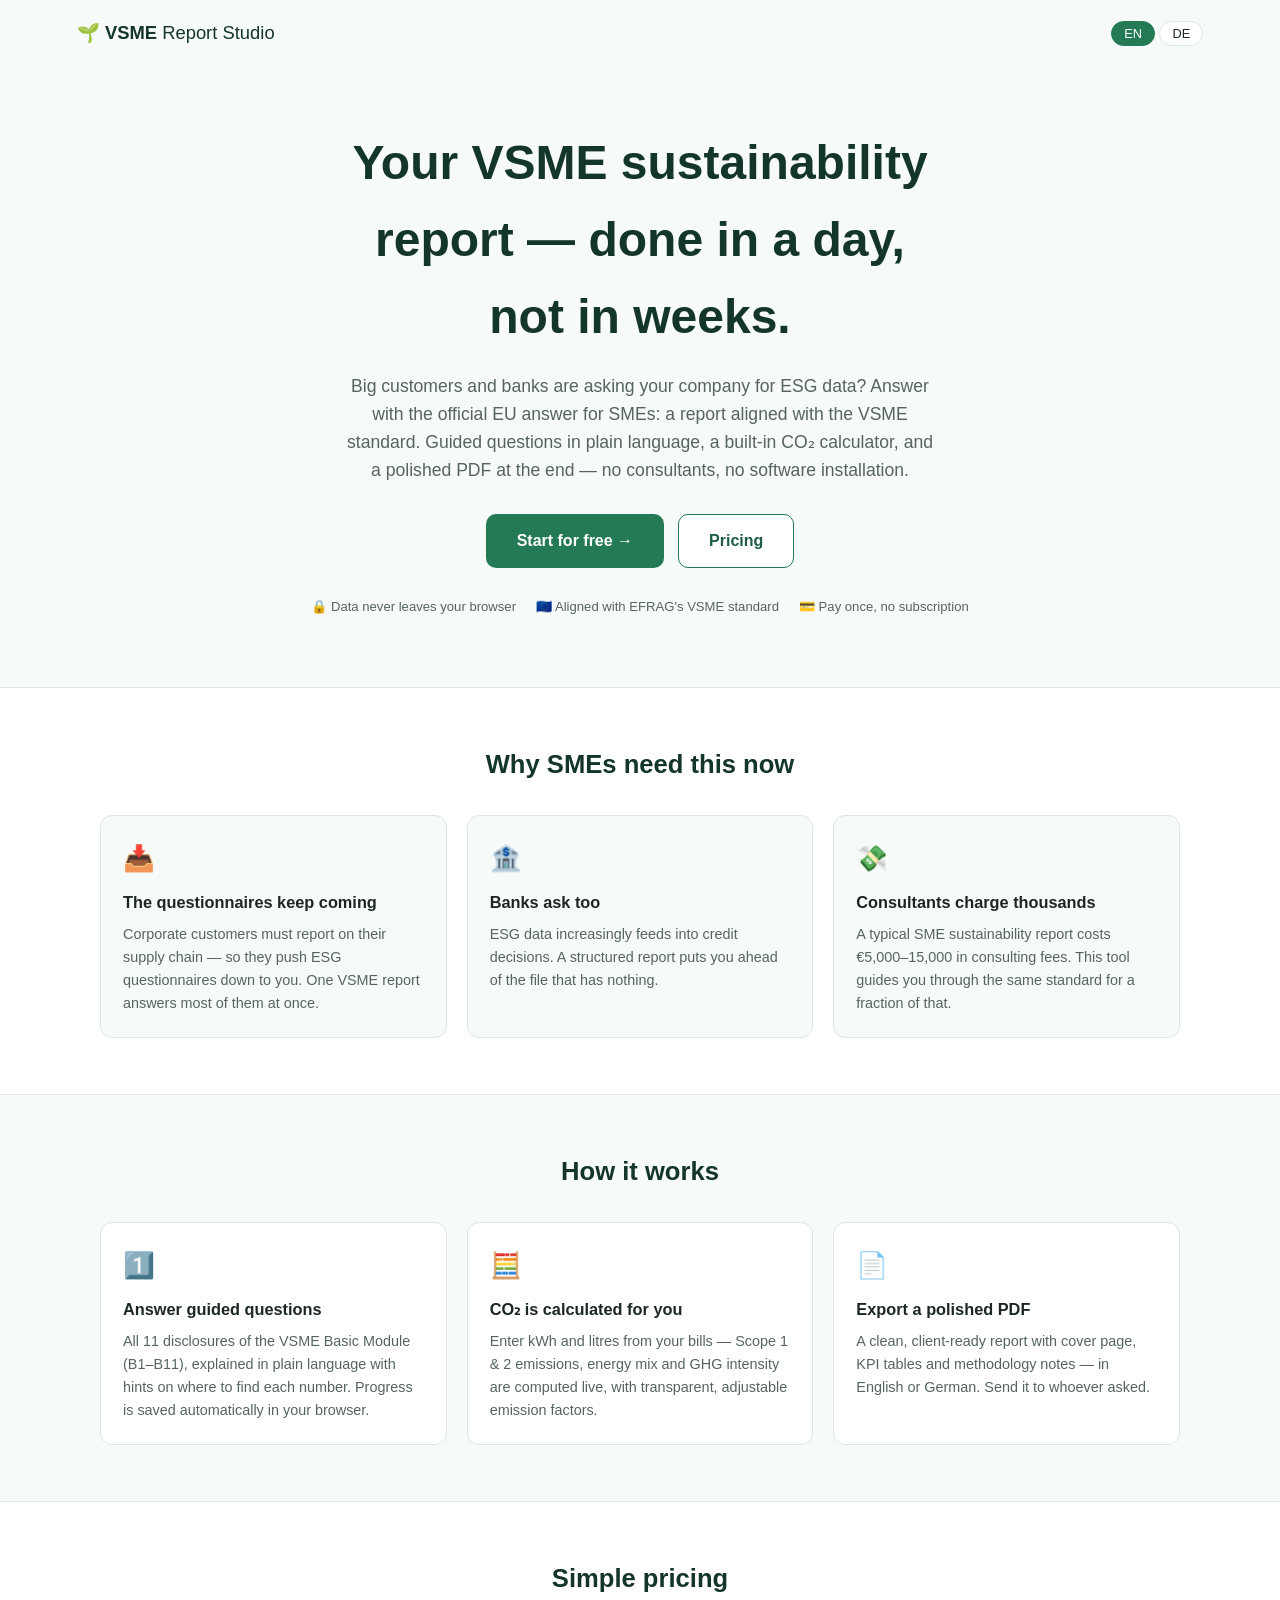
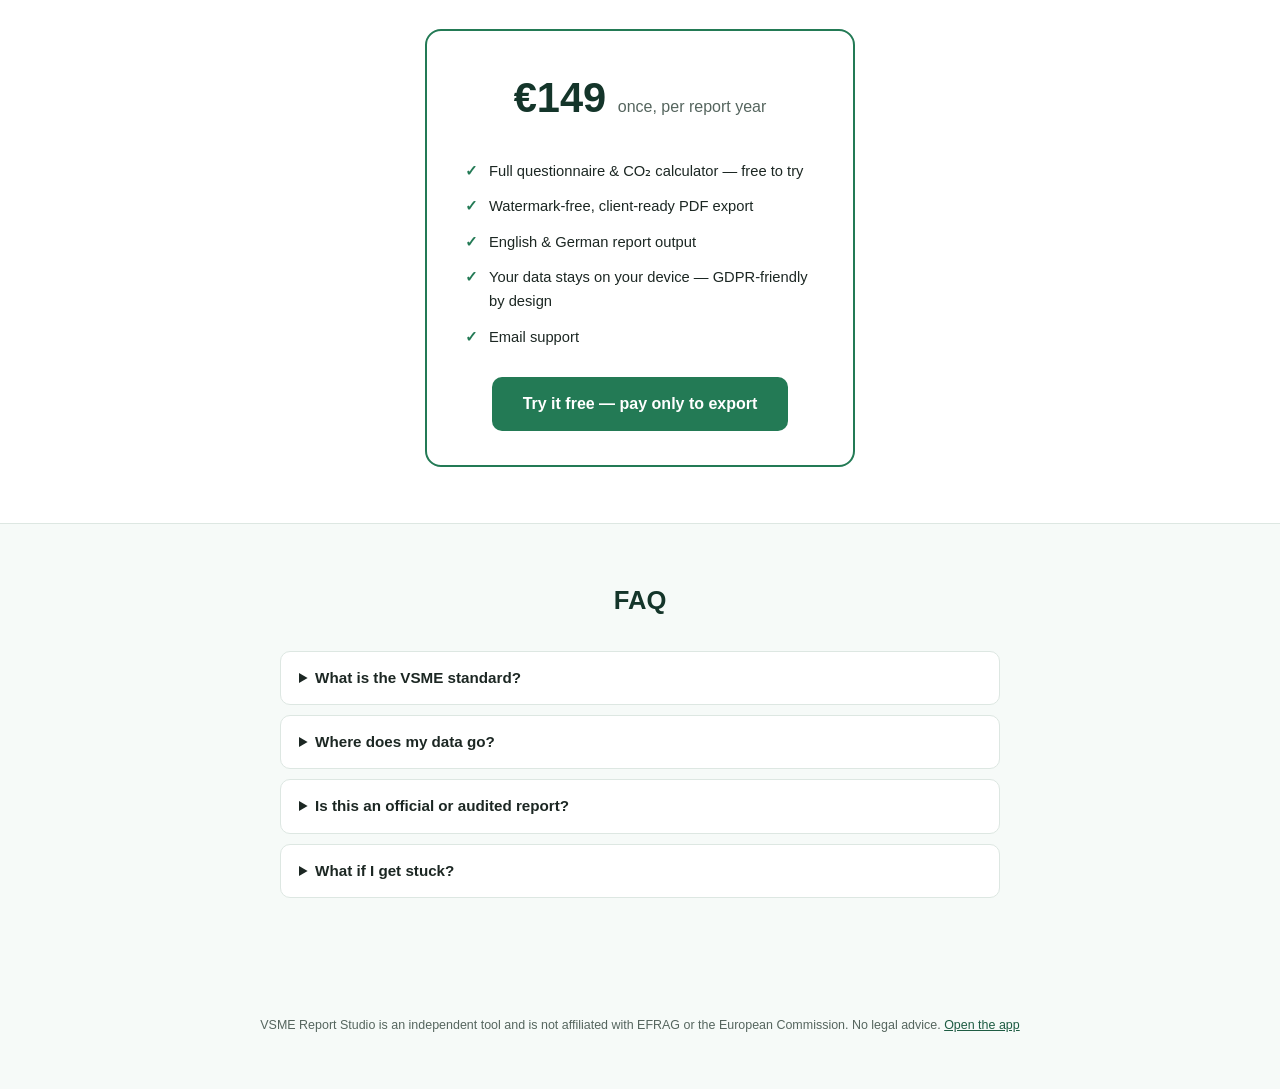
==== vsme-studio/index.html @ 0ae8f00a "Add VSME Report Studio — sellable sustainability-report web app for EU SMEs A complete, production-r" ====
<!DOCTYPE html>
<html lang="en">
<head>
  <meta charset="UTF-8">
  <meta name="viewport" content="width=device-width, initial-scale=1.0">
  <title>VSME Report Studio — Your sustainability report, done in a day</title>
  <meta name="description" content="Create a VSME-aligned sustainability report for your SME in your browser. Guided questionnaire, built-in CO₂ calculator, polished PDF. Your data never leaves your device.">
  <link rel="icon" href="data:image/svg+xml,<svg xmlns='http://www.w3.org/2000/svg' viewBox='0 0 100 100'><text y='.9em' font-size='90'>🌱</text></svg>">
  <style>
    :root {
      --green-900: #14352a; --green-700: #1e5c43; --green-600: #237a55;
      --green-100: #e7f4ee; --ink: #1c2723; --ink-soft: #55655e;
      --line: #dde7e2; --bg: #f6faf8;
    }
    * { box-sizing: border-box; }
    body {
      margin: 0; color: var(--ink); background: var(--bg); line-height: 1.6;
      font-family: -apple-system, BlinkMacSystemFont, "Segoe UI", Roboto, "Helvetica Neue", Arial, sans-serif;
    }
    .de { display: none; }
    body.lang-de .de { display: revert; }
    body.lang-de .en { display: none; }

    header.top {
      display: flex; justify-content: space-between; align-items: center;
      padding: 18px clamp(18px, 6vw, 80px);
    }
    .brand { font-size: 1.15rem; color: var(--green-900); text-decoration: none; }
    .lang-switch button {
      padding: 4px 12px; border-radius: 999px; border: 1px solid var(--line);
      background: #fff; cursor: pointer; font-size: 0.8rem; color: var(--ink);
    }
    .lang-switch button.active { background: var(--green-600); border-color: var(--green-600); color: #fff; }

    .hero { text-align: center; padding: 60px clamp(18px, 6vw, 80px) 70px; }
    .hero h1 { font-size: clamp(1.8rem, 4.5vw, 3rem); margin: 0 0 16px; color: var(--green-900); max-width: 22ch; margin-inline: auto; }
    .hero p.sub { font-size: 1.1rem; color: var(--ink-soft); max-width: 60ch; margin: 0 auto 30px; }
    .cta-row { display: flex; gap: 14px; justify-content: center; flex-wrap: wrap; }
    .btn {
      display: inline-block; padding: 13px 30px; border-radius: 10px; font-weight: 600;
      text-decoration: none; font-size: 1rem; border: 1px solid transparent;
    }
    .btn.primary { background: var(--green-600); color: #fff; }
    .btn.primary:hover { background: var(--green-700); }
    .btn.secondary { background: #fff; color: var(--green-700); border-color: var(--green-600); }
    .badge-row { display: flex; gap: 20px; justify-content: center; flex-wrap: wrap; margin-top: 28px; font-size: 0.82rem; color: var(--ink-soft); }

    section.band { padding: 56px clamp(18px, 6vw, 80px); }
    section.band.alt { background: #fff; border-top: 1px solid var(--line); border-bottom: 1px solid var(--line); }
    section h2 { text-align: center; font-size: 1.6rem; color: var(--green-900); margin: 0 0 30px; }
    .cols { display: grid; grid-template-columns: repeat(auto-fit, minmax(240px, 1fr)); gap: 20px; max-width: 1080px; margin: 0 auto; }
    .card { background: #fff; border: 1px solid var(--line); border-radius: 12px; padding: 22px; }
    section.band.alt .card { background: var(--bg); }
    .card h3 { margin: 0 0 8px; font-size: 1.02rem; }
    .card p { margin: 0; font-size: 0.9rem; color: var(--ink-soft); }
    .emoji { font-size: 1.6rem; display: block; margin-bottom: 10px; }

    .pricing-card {
      max-width: 430px; margin: 0 auto; background: #fff; border: 2px solid var(--green-600);
      border-radius: 16px; padding: 34px; text-align: center;
    }
    .price { font-size: 2.6rem; font-weight: 800; color: var(--green-900); }
    .price small { font-size: 1rem; font-weight: 400; color: var(--ink-soft); }
    .pricing-card ul { text-align: left; padding-left: 0; list-style: none; margin: 22px 0; }
    .pricing-card li { padding: 6px 0 6px 28px; position: relative; font-size: 0.92rem; }
    .pricing-card li::before { content: "✓"; position: absolute; left: 4px; color: var(--green-600); font-weight: 700; }

    details { max-width: 720px; margin: 0 auto 10px; background: #fff; border: 1px solid var(--line); border-radius: 10px; padding: 14px 18px; }
    summary { cursor: pointer; font-weight: 600; font-size: 0.95rem; }
    details p { font-size: 0.9rem; color: var(--ink-soft); }

    footer { padding: 40px clamp(18px, 6vw, 80px); font-size: 0.78rem; color: var(--ink-soft); text-align: center; }
    footer a { color: var(--green-700); }
  </style>
</head>
<body>
  <header class="top">
    <a class="brand" href="index.html">🌱 <strong>VSME</strong> Report Studio</a>
    <div class="lang-switch">
      <button type="button" id="lang-en" class="active">EN</button>
      <button type="button" id="lang-de">DE</button>
    </div>
  </header>

  <section class="hero">
    <h1><span class="en">Your VSME sustainability report — done in a day, not in weeks.</span><span class="de">Ihr VSME-Nachhaltigkeitsbericht — an einem Tag statt in Wochen.</span></h1>
    <p class="sub">
      <span class="en">Big customers and banks are asking your company for ESG data? Answer with the official EU answer for SMEs: a report aligned with the VSME standard. Guided questions in plain language, a built-in CO₂ calculator, and a polished PDF at the end — no consultants, no software installation.</span>
      <span class="de">Großkunden und Banken fragen nach ESG-Daten? Antworten Sie mit der offiziellen EU-Lösung für KMU: einem Bericht nach dem VSME-Standard. Verständlich formulierte Fragen, integrierter CO₂-Rechner und am Ende ein professionelles PDF — ohne Berater, ohne Software-Installation.</span>
    </p>
    <div class="cta-row">
      <a class="btn primary" href="app.html"><span class="en">Start for free →</span><span class="de">Kostenlos starten →</span></a>
      <a class="btn secondary" href="#pricing"><span class="en">Pricing</span><span class="de">Preis</span></a>
    </div>
    <div class="badge-row">
      <span>🔒 <span class="en">Data never leaves your browser</span><span class="de">Daten verlassen Ihren Browser nicht</span></span>
      <span>🇪🇺 <span class="en">Aligned with EFRAG's VSME standard</span><span class="de">Ausgerichtet am VSME-Standard der EFRAG</span></span>
      <span>💳 <span class="en">Pay once, no subscription</span><span class="de">Einmal zahlen, kein Abo</span></span>
    </div>
  </section>

  <section class="band alt">
    <h2><span class="en">Why SMEs need this now</span><span class="de">Warum KMU das jetzt brauchen</span></h2>
    <div class="cols">
      <div class="card"><span class="emoji">📥</span>
        <h3><span class="en">The questionnaires keep coming</span><span class="de">Die Fragebögen kommen laufend</span></h3>
        <p><span class="en">Corporate customers must report on their supply chain — so they push ESG questionnaires down to you. One VSME report answers most of them at once.</span><span class="de">Großunternehmen müssen über ihre Lieferkette berichten — und reichen ESG-Fragebögen an Sie weiter. Ein VSME-Bericht beantwortet die meisten davon auf einmal.</span></p>
      </div>
      <div class="card"><span class="emoji">🏦</span>
        <h3><span class="en">Banks ask too</span><span class="de">Auch Banken fragen</span></h3>
        <p><span class="en">ESG data increasingly feeds into credit decisions. A structured report puts you ahead of the file that has nothing.</span><span class="de">ESG-Daten fließen zunehmend in Kreditentscheidungen ein. Ein strukturierter Bericht verschafft Ihnen einen Vorsprung.</span></p>
      </div>
      <div class="card"><span class="emoji">💸</span>
        <h3><span class="en">Consultants charge thousands</span><span class="de">Berater kosten Tausende</span></h3>
        <p><span class="en">A typical SME sustainability report costs €5,000–15,000 in consulting fees. This tool guides you through the same standard for a fraction of that.</span><span class="de">Ein typischer KMU-Nachhaltigkeitsbericht kostet 5.000–15.000 € an Beratungshonoraren. Dieses Tool führt Sie für einen Bruchteil davon durch denselben Standard.</span></p>
      </div>
    </div>
  </section>

  <section class="band">
    <h2><span class="en">How it works</span><span class="de">So funktioniert es</span></h2>
    <div class="cols">
      <div class="card"><span class="emoji">1️⃣</span>
        <h3><span class="en">Answer guided questions</span><span class="de">Geführte Fragen beantworten</span></h3>
        <p><span class="en">All 11 disclosures of the VSME Basic Module (B1–B11), explained in plain language with hints on where to find each number. Progress is saved automatically in your browser.</span><span class="de">Alle 11 Angaben des VSME-Basismoduls (B1–B11), verständlich erklärt, mit Hinweisen, wo Sie jede Zahl finden. Der Fortschritt wird automatisch im Browser gespeichert.</span></p>
      </div>
      <div class="card"><span class="emoji">🧮</span>
        <h3><span class="en">CO₂ is calculated for you</span><span class="de">CO₂ wird für Sie berechnet</span></h3>
        <p><span class="en">Enter kWh and litres from your bills — Scope 1 & 2 emissions, energy mix and GHG intensity are computed live, with transparent, adjustable emission factors.</span><span class="de">Tragen Sie kWh und Liter aus Ihren Rechnungen ein — Scope-1- und Scope-2-Emissionen, Energiemix und THG-Intensität werden live berechnet, mit transparenten, anpassbaren Emissionsfaktoren.</span></p>
      </div>
      <div class="card"><span class="emoji">📄</span>
        <h3><span class="en">Export a polished PDF</span><span class="de">Professionelles PDF exportieren</span></h3>
        <p><span class="en">A clean, client-ready report with cover page, KPI tables and methodology notes — in English or German. Send it to whoever asked.</span><span class="de">Ein sauberer, versandfertiger Bericht mit Deckblatt, KPI-Tabellen und Methodikhinweisen — auf Deutsch oder Englisch. Schicken Sie ihn direkt an den Anfragenden.</span></p>
      </div>
    </div>
  </section>

  <section class="band alt" id="pricing">
    <h2><span class="en">Simple pricing</span><span class="de">Einfacher Preis</span></h2>
    <div class="pricing-card">
      <div class="price">€149 <small><span class="en">once, per report year</span><span class="de">einmalig, pro Berichtsjahr</span></small></div>
      <ul>
        <li><span class="en">Full questionnaire & CO₂ calculator — free to try</span><span class="de">Kompletter Fragebogen & CO₂-Rechner — kostenlos testen</span></li>
        <li><span class="en">Watermark-free, client-ready PDF export</span><span class="de">PDF-Export ohne Wasserzeichen, versandfertig</span></li>
        <li><span class="en">English & German report output</span><span class="de">Bericht auf Deutsch & Englisch</span></li>
        <li><span class="en">Your data stays on your device — GDPR-friendly by design</span><span class="de">Ihre Daten bleiben auf Ihrem Gerät — DSGVO-freundlich by design</span></li>
        <li><span class="en">Email support</span><span class="de">E-Mail-Support</span></li>
      </ul>
      <a class="btn primary" href="app.html"><span class="en">Try it free — pay only to export</span><span class="de">Kostenlos testen — zahlen Sie nur für den Export</span></a>
    </div>
  </section>

  <section class="band">
    <h2>FAQ</h2>
    <details>
      <summary><span class="en">What is the VSME standard?</span><span class="de">Was ist der VSME-Standard?</span></summary>
      <p><span class="en">The "Voluntary standard for non-listed micro-, small- and medium-sized undertakings" published by EFRAG (the EU's sustainability reporting advisor) in December 2024. It is the EU-recommended way for SMEs to answer ESG data requests from large customers and banks in one standardized report.</span><span class="de">Der „freiwillige Standard für nicht börsennotierte Kleinst-, kleine und mittlere Unternehmen", veröffentlicht von der EFRAG (dem Beratungsgremium der EU für Nachhaltigkeitsberichterstattung) im Dezember 2024. Er ist der von der EU empfohlene Weg für KMU, ESG-Datenanfragen von Großkunden und Banken mit einem standardisierten Bericht zu beantworten.</span></p>
    </details>
    <details>
      <summary><span class="en">Where does my data go?</span><span class="de">Wohin gehen meine Daten?</span></summary>
      <p><span class="en">Nowhere. The entire app runs in your browser; your answers are stored only on your device (localStorage) and you can download them as a backup file. There is no account, no upload and no tracking.</span><span class="de">Nirgendwohin. Die gesamte App läuft in Ihrem Browser; Ihre Antworten werden nur auf Ihrem Gerät gespeichert (localStorage), und Sie können sie als Sicherungsdatei herunterladen. Kein Konto, kein Upload, kein Tracking.</span></p>
    </details>
    <details>
      <summary><span class="en">Is this an official or audited report?</span><span class="de">Ist das ein offizieller oder geprüfter Bericht?</span></summary>
      <p><span class="en">The VSME standard is voluntary, and this tool is a preparation aid — not legal advice or an audit. The report clearly states the methodology used, which is exactly what recipients want to see.</span><span class="de">Der VSME-Standard ist freiwillig, und dieses Tool ist eine Erstellungshilfe — keine Rechtsberatung und keine Prüfung. Der Bericht legt die verwendete Methodik offen, genau das erwarten die Empfänger.</span></p>
    </details>
    <details>
      <summary><span class="en">What if I get stuck?</span><span class="de">Was, wenn ich nicht weiterkomme?</span></summary>
      <p><span class="en">Every question has a plain-language hint telling you where to find the number (utility bill, payroll, waste contractor's statement…). Skipped questions simply don't appear in the report — the standard allows that.</span><span class="de">Jede Frage hat einen verständlichen Hinweis, wo Sie die Zahl finden (Energierechnung, Lohnbuchhaltung, Entsorgerabrechnung …). Übersprungene Fragen erscheinen einfach nicht im Bericht — der Standard erlaubt das.</span></p>
    </details>
  </section>

  <footer>
    <p>
      <span class="en">VSME Report Studio is an independent tool and is not affiliated with EFRAG or the European Commission. No legal advice. </span>
      <span class="de">VSME Report Studio ist ein unabhängiges Tool und steht in keiner Verbindung zur EFRAG oder zur Europäischen Kommission. Keine Rechtsberatung. </span>
      <a href="app.html"><span class="en">Open the app</span><span class="de">Zur App</span></a>
    </p>
    <p id="imprint"><!-- TODO before launch: add your Impressum / legal notice and privacy policy here (see SETUP.md, Day 3) --></p>
  </footer>

  <script>
    const setLang = (l) => {
      document.body.classList.toggle('lang-de', l === 'de');
      document.documentElement.lang = l;
      document.getElementById('lang-en').classList.toggle('active', l === 'en');
      document.getElementById('lang-de').classList.toggle('active', l === 'de');
      try { localStorage.setItem('vsme-landing-lang', l); } catch {}
    };
    document.getElementById('lang-en').addEventListener('click', () => setLang('en'));
    document.getElementById('lang-de').addEventListener('click', () => setLang('de'));
    let saved = null;
    try { saved = localStorage.getItem('vsme-landing-lang'); } catch {}
    setLang(saved || ((navigator.language || 'en').startsWith('de') ? 'de' : 'en'));
  </script>
</body>
</html>
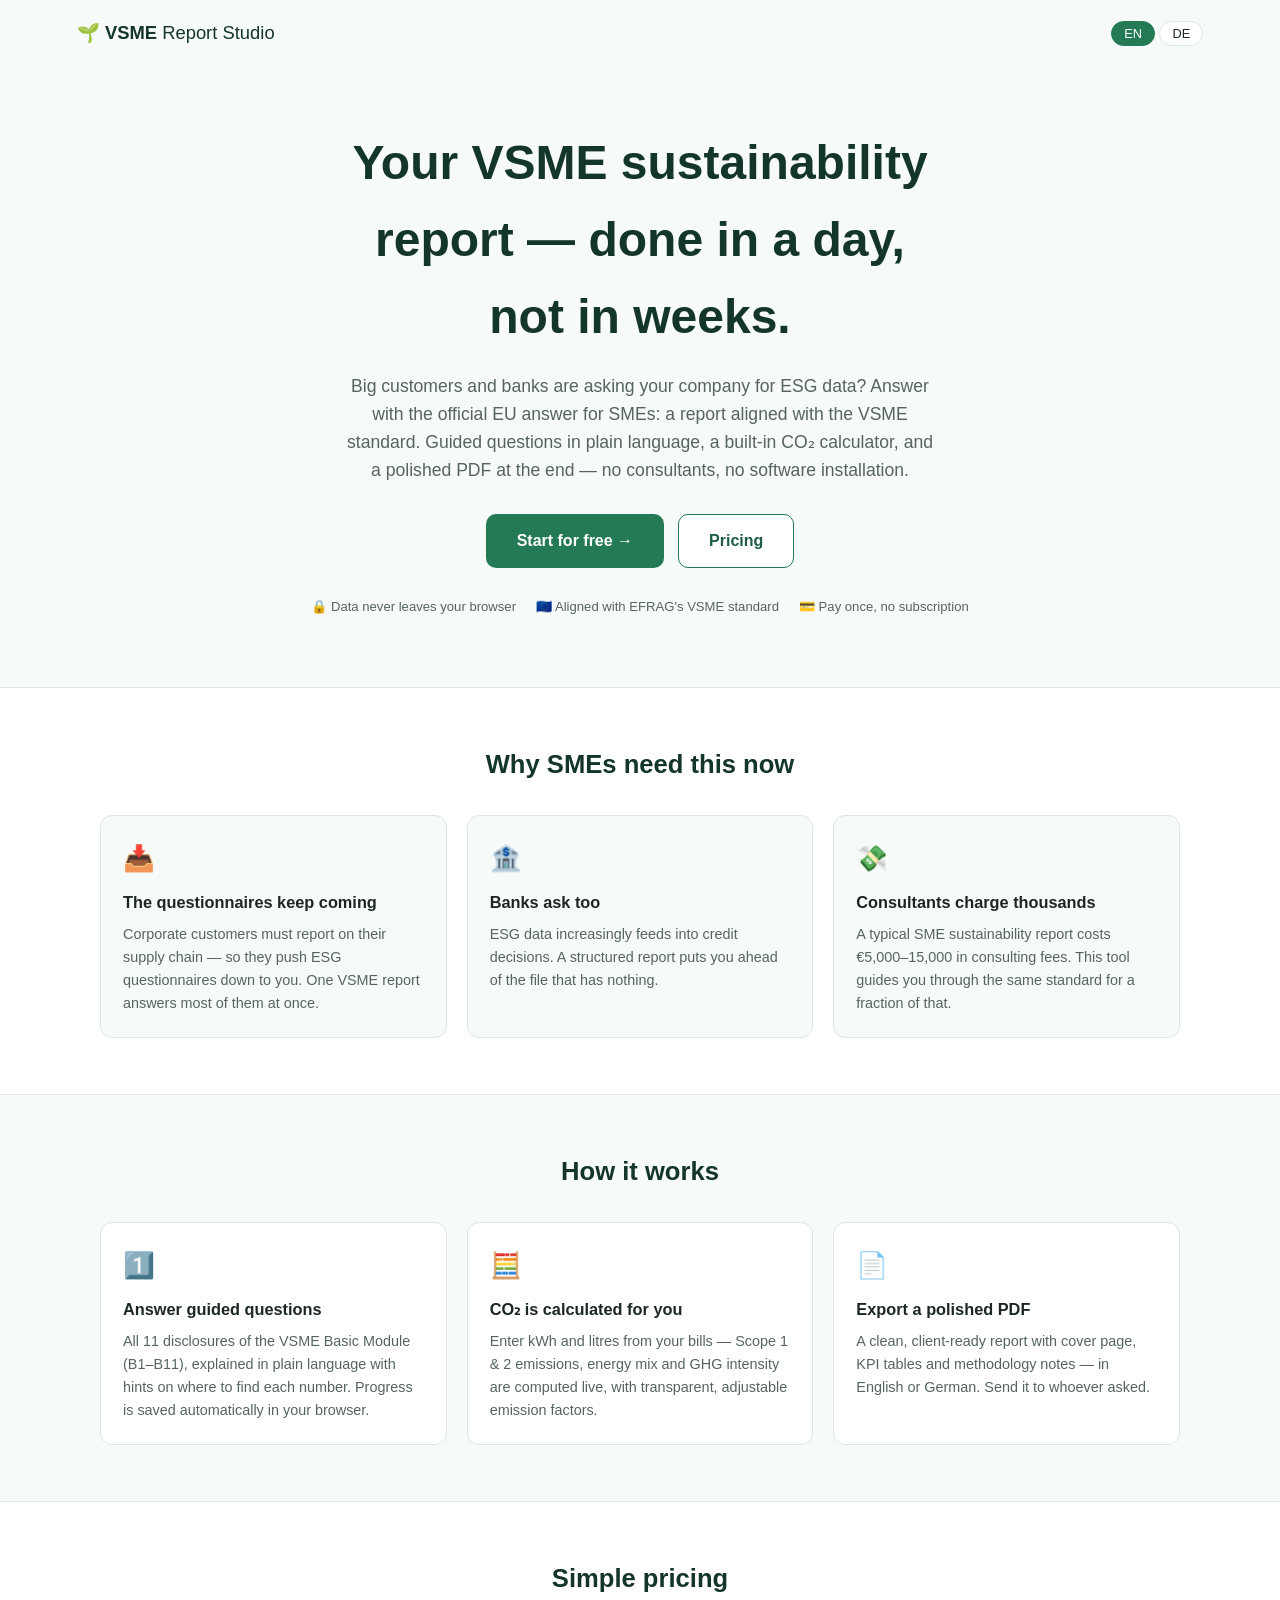
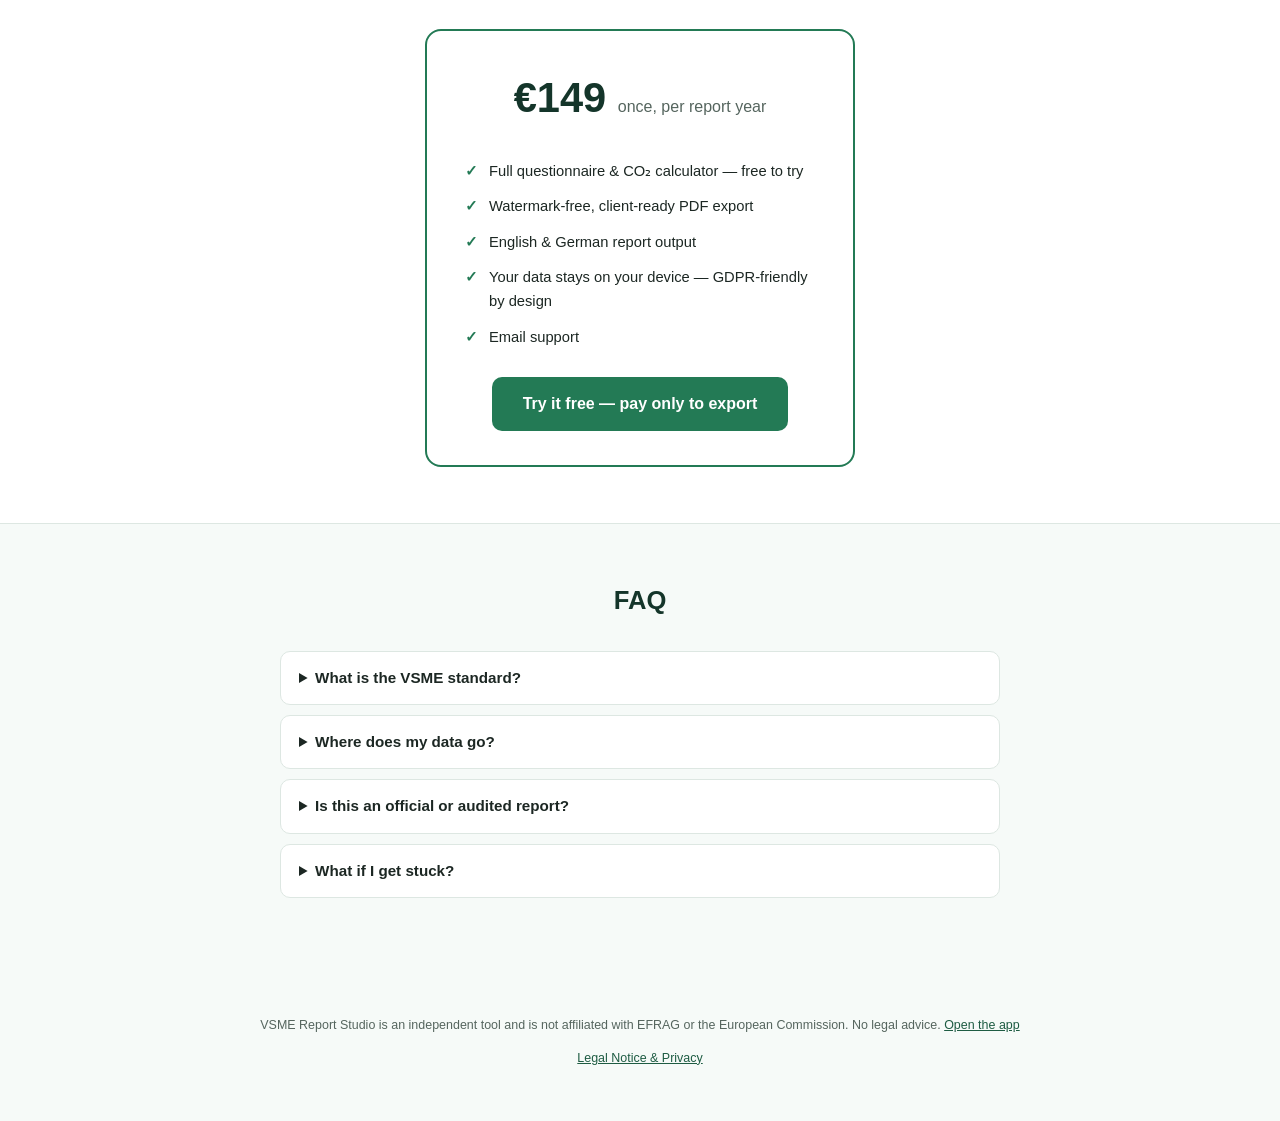
==== commit 67115a64: "Add Swiss legal notice & privacy policy pages (Impressum & Datenschutz) Bilingual EN/DE legal.html f" ====
--- a/vsme-studio/index.html
+++ b/vsme-studio/index.html
@@ -176,7 +176,7 @@
       <span class="de">VSME Report Studio ist ein unabhängiges Tool und steht in keiner Verbindung zur EFRAG oder zur Europäischen Kommission. Keine Rechtsberatung. </span>
       <a href="app.html"><span class="en">Open the app</span><span class="de">Zur App</span></a>
     </p>
-    <p id="imprint"><!-- TODO before launch: add your Impressum / legal notice and privacy policy here (see SETUP.md, Day 3) --></p>
+    <p id="imprint"><a href="legal.html"><span class="en">Legal Notice &amp; Privacy</span><span class="de">Impressum &amp; Datenschutz</span></a></p>
   </footer>
 
   <script>
